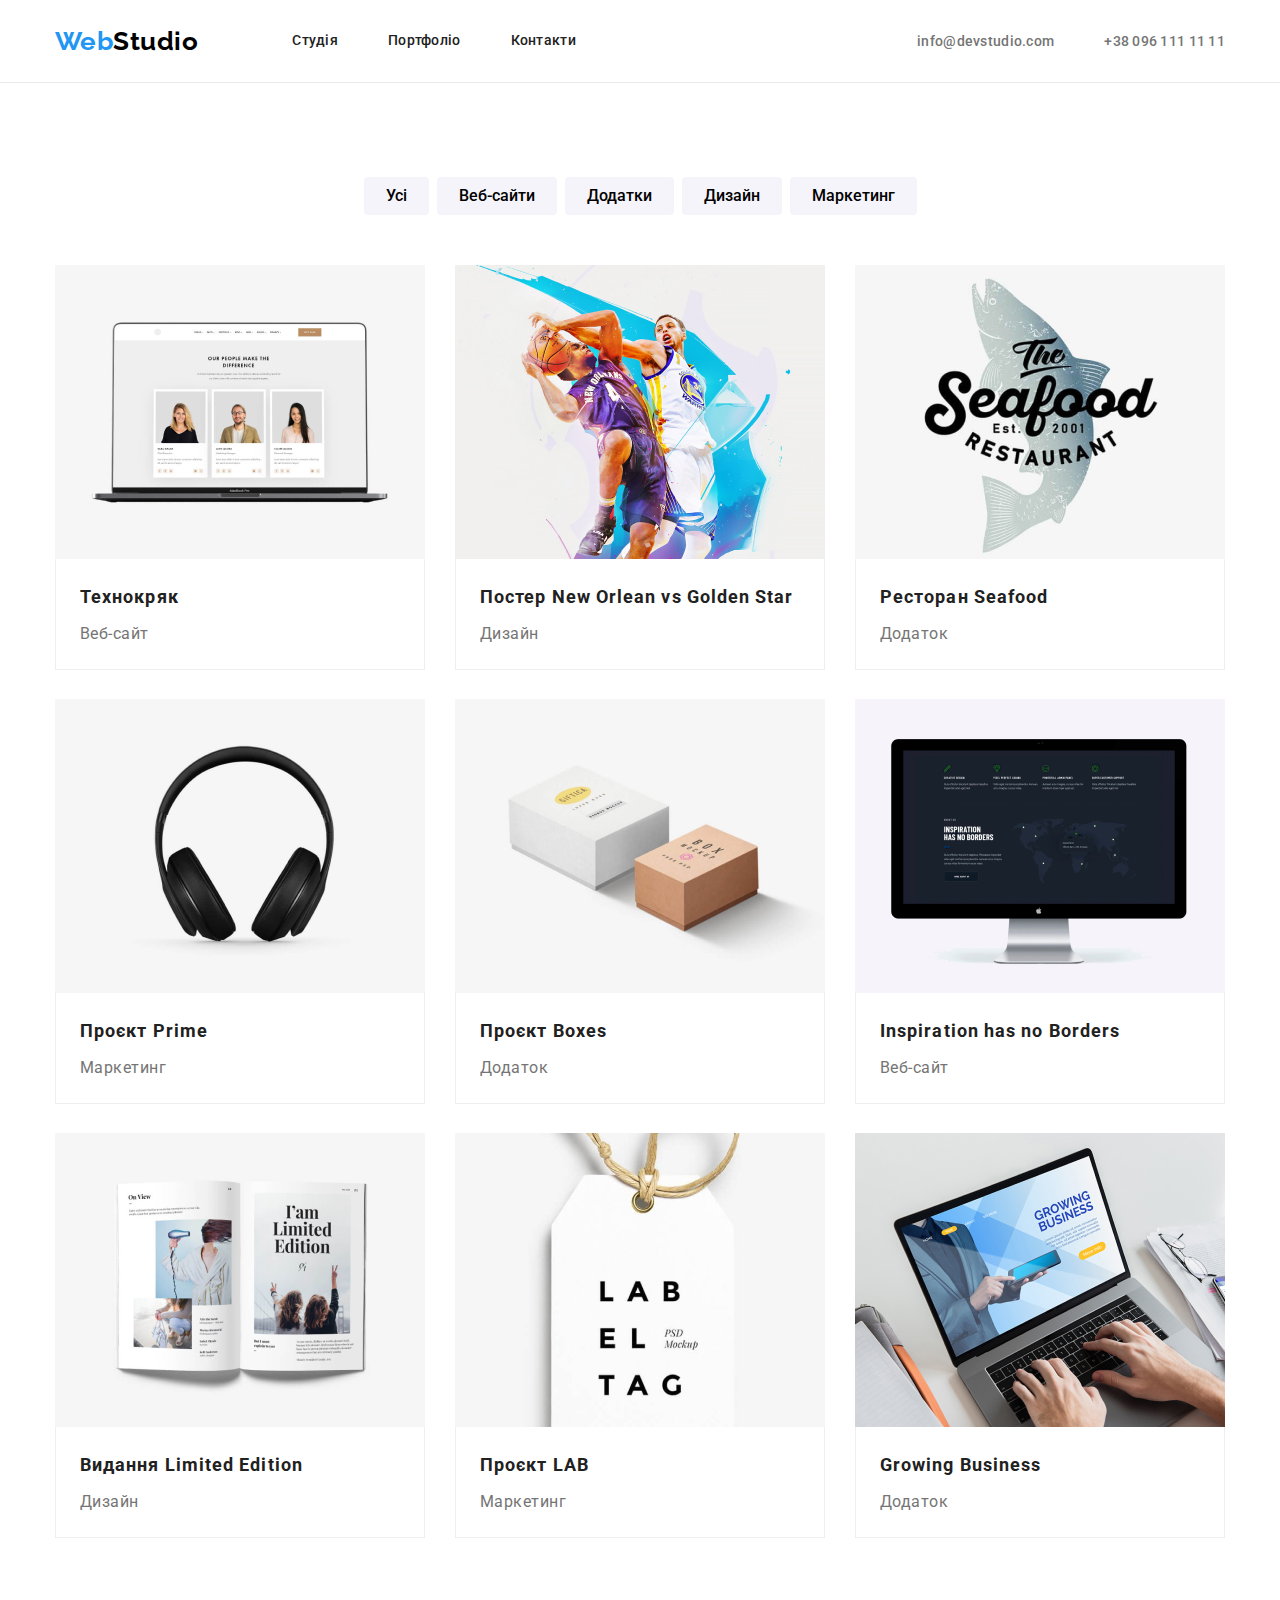
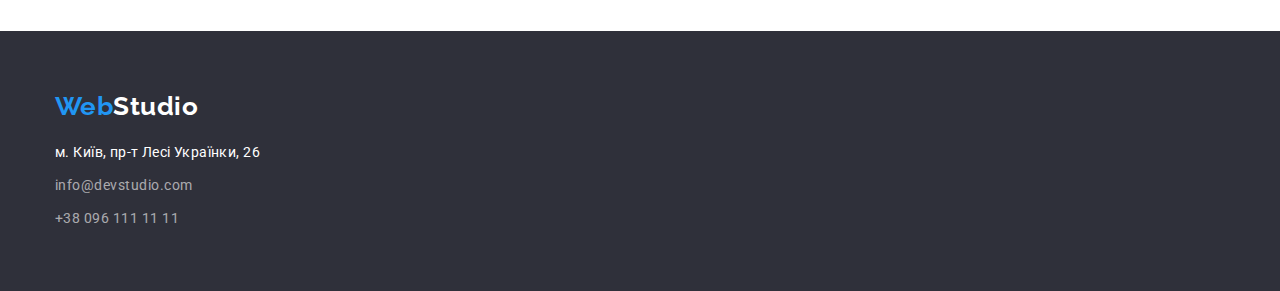
==== portfolio.html @ 8628d842 "Initial commit" ====
<!DOCTYPE html>
<html lang="uk">
  <head>
    <meta charset="UTF-8" />
    <meta http-equiv="X-UA-Compatible" content="IE=edge" />
    <meta name="viewport" content="width=device-width, initial-scale=1.0" />
    <title>Portfolio</title>
    <link rel="preconnect" href="https://fonts.googleapis.com" />
    <link rel="preconnect" href="https://fonts.gstatic.com" crossorigin />
    <link
      href="https://fonts.googleapis.com/css2?family=Raleway:wght@700&family=Roboto:wght@400;500;700;900&display=swap"
      rel="stylesheet"
    />
    <link
      rel="stylesheet"
      href="https://cdnjs.cloudflare.com/ajax/libs/modern-normalize/1.1.0/modern-normalize.min.css"
    />
    <link rel="stylesheet" href="./css/styles.css" />
  </head>
  <body class="body">
    <header class="header">
      <div class="container">
        <nav class="main-nav">
          <a class="a-decorat-none" href="./index.html"
            ><span class="web-blue">Web</span><span class="studio-black">Studio</span></a
          >
          <ul class="site-nav list">
            <li class="item"><a href="./index.html" class="link">Студія</a></li>
            <li class="item"><a href="./portfolio.html" class="link">Портфоліо</a></li>
            <li class="item"><a href="#" class="link">Контакти</a></li>
          </ul>
          <ul class="auth-nav list">
            <li class="item">
              <a href="mailto:info@devstudio.com" class="link">info@devstudio.com</a>
            </li>
            <li class="item"><a href="tel:+380961111111" class="link">+38 096 111 11 11</a></li>
          </ul>
        </nav>
      </div>
    </header>

    <!-- Main -->
    <main>
      <section class="section-sort-buttons">
        <div class="container">
          <h1 class="visually-hidden">Portfolio</h1>
          <ul class="list port-buttons">
            <li class="item-sort"><button type="button" class="sort">Усі</button></li>
            <li class="item-sort"><button type="button" class="sort">Веб-сайти</button></li>
            <li class="item-sort"><button type="button" class="sort">Додатки</button></li>
            <li class="item-sort"><button type="button" class="sort">Дизайн</button></li>
            <li class="item-sort"><button type="button" class="sort">Маркетинг</button></li>
          </ul>
          <ul class="list portfolio-cards">
            <li class="portfolio-items">
              <img
                class="img"
                src="./images/portfolio/img_port_1.jpg"
                alt="технокряк изображение"
                width="370"
                height="294"
              />
              <div class="card-caption">
                <h2 class="title-portf">Технокряк</h2>
                <p class="text-portf">Веб-сайт</p>
              </div>
            </li>
            <li class="portfolio-items">
              <img
                class="img"
                src="./images/portfolio/img_port_2.jpg"
                alt="постер new orlean vs golden star изображение"
                width="370"
                height="294"
              />
              <div class="card-caption">
                <h2 class="title-portf">Постер New Orlean vs Golden Star</h2>
                <p class="text-portf">Дизайн</p>
              </div>
            </li>
            <li class="portfolio-items">
              <img
                class="img"
                src="./images/portfolio/img_port_3.jpg"
                alt="ресторан seafood изображение"
                width="370"
                height="294"
              />
              <div class="card-caption">
                <h2 class="title-portf">Ресторан Seafood</h2>
                <p class="text-portf">Додаток</p>
              </div>
            </li>
            <li class="portfolio-items">
              <img
                class="img"
                src="./images/portfolio/img_port_4.jpg"
                alt="проєкт prime изображение"
                width="370"
                height="294"
              />
              <div class="card-caption">
                <h2 class="title-portf">Проєкт Prime</h2>
                <p class="text-portf">Маркетинг</p>
              </div>
            </li>
            <li class="portfolio-items">
              <img
                class="img"
                src="./images/portfolio/img_port_5.jpg"
                alt="проєкт boxes изображение"
                width="370"
                height="294"
              />
              <div class="card-caption">
                <h2 class="title-portf">Проєкт Boxes</h2>
                <p class="text-portf">Додаток</p>
              </div>
            </li>
            <li class="portfolio-items">
              <img
                class="img"
                src="./images/portfolio/img_port_6.jpg"
                alt="inspiration has no borders изображение"
                width="370"
                height="294"
              />
              <div class="card-caption">
                <h2 class="title-portf">Inspiration has no Borders</h2>
                <p class="text-portf">Веб-сайт</p>
              </div>
            </li>
            <li class="portfolio-items">
              <img
                class="img"
                src="./images/portfolio/img_port_7.jpg"
                alt="видання limited edition изображение"
                width="370"
                height="294"
              />
              <div class="card-caption">
                <h2 class="title-portf">Видання Limited Edition</h2>
                <p class="text-portf">Дизайн</p>
              </div>
            </li>
            <li class="portfolio-items">
              <img
                class="img"
                src="./images/portfolio/img_port_8.jpg"
                alt="проєкт LAB изображение"
                width="370"
                height="294"
              />
              <div class="card-caption">
                <h2 class="title-portf">Проєкт LAB</h2>
                <p class="text-portf">Маркетинг</p>
              </div>
            </li>
            <li class="portfolio-items">
              <img
                class="img"
                src="./images/portfolio/img_port_9.jpg"
                alt="growing business изображение"
                width="370"
                height="294"
              />
              <div class="card-caption">
                <h2 class="title-portf">Growing Business</h2>
                <p class="text-portf">Додаток</p>
              </div>
            </li>
          </ul>
        </div>
      </section>
    </main>

    <!-- Section footer -->
    <footer class="footer">
      <div class="container">
        <a class="logo-footer" href="./index.html"
          ><span class="web-blue">Web</span><span class="studio-white">Studio</span></a
        >
        <address class="address">
          <ul class="list-address list">
            <li class="address-item">
              <a href="https://goo.gl/maps/aHLX3dHFxkXvWkit7" class="location"
                >м. Київ, пр-т Лесі Українки, 26</a
              >
            </li>
            <li class="address-item">
              <a href="mailto:info@devstudio.com" class="address-mail">info@devstudio.com</a>
            </li>
            <li class="address-item">
              <a href="tel:+380961111111" class="address-tel">+38 096 111 11 11</a>
            </li>
          </ul>
        </address>
      </div>
    </footer>
  </body>
</html>
---- css/styles.css ----
html {
  box-sizing: border-box;
}

*,
*::before,
*::after {
  box-sizing: inherit;
}

h1,
h2,
h3,
h4,
h5,
h6,
p,
ul,
li,
ol {
  margin: 0;
  padding: 0;
}

:root {
  --background-color-primary: #fff;
  --background-color-secondary: #f5f4fa;
  --font-family: #757575;
  --title-text-color: #212121;
  --accent-color: #2196f3;
  --white-color: #ffffff;
  --white-color-60: rgba(255, 255, 255, 0.6);
  --studio-logo: #000000;
  --background-hero-footer: #2f303a;
}

.body {
  color: var(--font-family);
  font-family: Roboto, sans-serif;
  letter-spacing: 0.03em;
  background-color: var(--background-color-primary);
}

/* Утилы */

.list {
  list-style: none;
}

.header {
  border-bottom: 1px solid #ececec;
}

.img {
  display: block;
  max-width: 100%;
  height: auto;
}

/* Logo */

.container {
  width: 1200px;
  padding-left: 15px;
  padding-right: 15px;
  margin: 0 auto;
}

.main-nav {
  display: flex;
  align-items: center;
  background-color: var(--background-color-primary);
}

.web-blue,
.studio-black,
.studio-white {
  color: var(--accent-color);
  font-family: Raleway, sans-serif;
  font-weight: 700;
  font-size: 26px;
  line-height: 1.19;
  text-decoration: none;
}

.a-decorat-none {
  text-decoration: none;
}

.studio-black {
  color: var(--studio-logo);
}

/* site-nav and auth-nav*/

.site-nav {
  display: flex;
  margin-left: 94px;
}

.site-nav .item + .item {
  margin-left: 50px;
}

.auth-nav {
  display: flex;
  margin-left: auto;
  margin-right: 0;
}
.auth-nav .item + .item {
  margin-left: 50px;
}

.site-nav .link,
.auth-nav .link {
  color: var(--title-text-color);
  font-family: inherit;
  font-weight: 500;
  font-size: 14px;
  line-height: 1.14;
  letter-spacing: 0.02em;
  text-decoration-line: none;
  cursor: pointer;
}

.site-nav .link {
  display: block;
  padding-top: 33px;
  padding-bottom: 33px;
}

.auth-nav .link {
  color: var(--font-family);
  padding-top: 32px;
  padding-bottom: 32px;
}

.site-nav .link:hover,
.site-nav .link:focus,
.auth-nav .link:hover,
.auth-nav .link:focus {
  color: var(--accent-color);
  text-decoration-line: none;
}

/* Section замовити послугу button */

.hero {
  background-color: var(--background-hero-footer);
  padding-top: 200px;
  padding-bottom: 200px;
  text-align: center;
}

.hero-title {
  color: var(--white-color);
  font-family: 'Roboto';
  font-weight: 900;
  font-size: 44px;
  line-height: 1.36;
  letter-spacing: 0.06em;
  text-transform: uppercase;
  width: 696px;
  margin-left: auto;
  margin-right: auto;
}

.button-posluga {
  color: var(--white-color);
  background-color: var(--accent-color);
  font-family: 'Roboto';
  font-weight: 700;
  font-size: 16px;
  line-height: 1.9;
  letter-spacing: 0.06em;
  cursor: pointer;
  min-width: 216px;
  height: 50px;
  margin-top: 30px;
  border: none;
  border-radius: 4px;
}

.button-posluga:hover,
.button-posluga:focus {
  background-color: #188ce8;
}

/* <!-- Section особливости --> */

.features {
  padding-top: 94px;
}

.features-list {
  display: flex;
  gap: 30px;
}

.features-list .item {
  width: 270px;
}

.features > .title-h2-merits {
  color: var(--title-text-color);
  font-weight: 700;
  font-size: 36px;
  line-height: 1.17;
  text-align: center;
}

.visually-hidden {
  position: absolute;
  white-space: nowrap;
  width: 1px;
  height: 1px;
  overflow: hidden;
  border: 0;
  padding: 0;
  clip: rect(0 0 0 0);
  clip-path: inset(50%);
  margin: -1px;
}

.title-h3-features {
  color: var(--title-text-color);
  font-weight: 700;
  font-size: 14px;
  line-height: 1.14;
  letter-spacing: 0.03em;
  text-transform: uppercase;
  margin-bottom: 10px;
}

.features .text-features {
  color: var(--font-family);
  font-size: 14px;
  line-height: 1.7;
}

/* Section Чим ми займаємося и h2 наша команда */

.section-work {
  padding-top: 94px;
  padding-bottom: 94px;
}

.work-list {
  display: flex;
  flex-direction: row;
  margin-left: auto;
  gap: 30px;
}

.section-title {
  color: var(--title-text-color);
  font-weight: 700;
  font-size: 36px;
  line-height: 1.17;
  display: flex;
  justify-content: center;
  margin-left: auto;
  margin-right: auto;
  margin-bottom: 50px;
}

/* Section Наша команда */

.section-team {
  background-color: var(--background-color-secondary);
  padding-top: 94px;
  padding-bottom: 94px;
  text-align: center;
}

.title-h2-team {
  color: var(--title-text-color);
  font-weight: 700;
  font-size: 36px;
  line-height: 1.17;
  margin-left: auto;
  margin-right: auto;
  margin-bottom: 50px;
}

.team-list {
  display: flex;
  margin-left: auto;
  margin-right: auto;
  gap: 30px;
}

.member-team {
  background-color: var(--background-color-primary);
  align-items: center;
  width: 270px;
}

.employer-name {
  color: var(--title-text-color);
  font-weight: 500;
  font-size: 16px;
  line-height: 1.19;
  text-align: center;
  margin: 30px auto 10px auto;
}

.duty {
  color: var(--font-family);
  font-size: 16px;
  line-height: 1.19;
  text-align: center;
  vertical-align: middle;
  margin-bottom: 30px;
}

/* Section footer */

.footer {
  background-color: var(--background-hero-footer);
  padding-top: 60px;
  padding-bottom: 60px;
}

.logo-footer {
  height: 31px;
  margin-top: 60px;
  text-decoration-line: none;
}

.address {
  margin-top: 20px;
}

.address-item {
  margin-bottom: 9px;
}

.address-item:last-child {
  margin-bottom: 0;
}

.studio-white {
  color: var(--white-color);
}

.address .location {
  color: var(--white-color);
  font-weight: 400;
  font-size: 14px;
  line-height: 1.7;
  letter-spacing: 0.03em;
  font-style: normal;
  text-decoration: none;
}
.address-tel,
.address-mail {
  color: var(--white-color-60);
  font-weight: 400;
  font-size: 14px;
  line-height: 1.7;
  font-style: normal;
  text-decoration: none;
}

/* Page 2 */

/* Main*/

.section-sort-buttons {
  padding-bottom: 94px;
  padding-top: 94px;
}

.port-buttons {
  display: flex;
  justify-content: center;
  margin-bottom: 50px;
  color: var(--font-family);
  gap: 8px;
}

.sort {
  width: auto;
  cursor: pointer;
  border: none;
  border-radius: 4px;
  font-family: Roboto, sans-serif;
  font-weight: 500;
  font-size: 16px;
  line-height: 1.6;
  padding: 6px 22px;
  background-color: var(--background-color-secondary);
}

.sort:hover,
.sort:focus {
  color: var(--white-color);
  background-color: var(--accent-color);
}

/* Portfolio cards */

.portfolio-cards {
  display: flex;
  flex-wrap: wrap;
}

.portfolio-items {
  width: 370px;
  height: 404px;
  margin-right: 30px;
  margin-bottom: 30px;
}
.portfolio-items:nth-child(3n + 3) {
  margin-right: 0;
}

.portfolio-items:nth-last-child(-n + 3) {
  margin-bottom: 0;
}

.card-caption {
  padding-top: 20px;
  padding-bottom: 20px;
  padding-right: 24px;
  padding-left: 24px;
  border: 1px solid #eeeeee;
  border-top: none;
}

.title-portf {
  color: var(--title-text-color);
  font-weight: 700;
  font-size: 18px;
  line-height: 36px;
  letter-spacing: 0.06em;
}

.text-portf {
  color: var(--font-family);
  font-size: 16px;
  line-height: 1.9;
  width: 322px;
  height: 30px;
  margin-left: 0;
  margin-top: 4px;
}
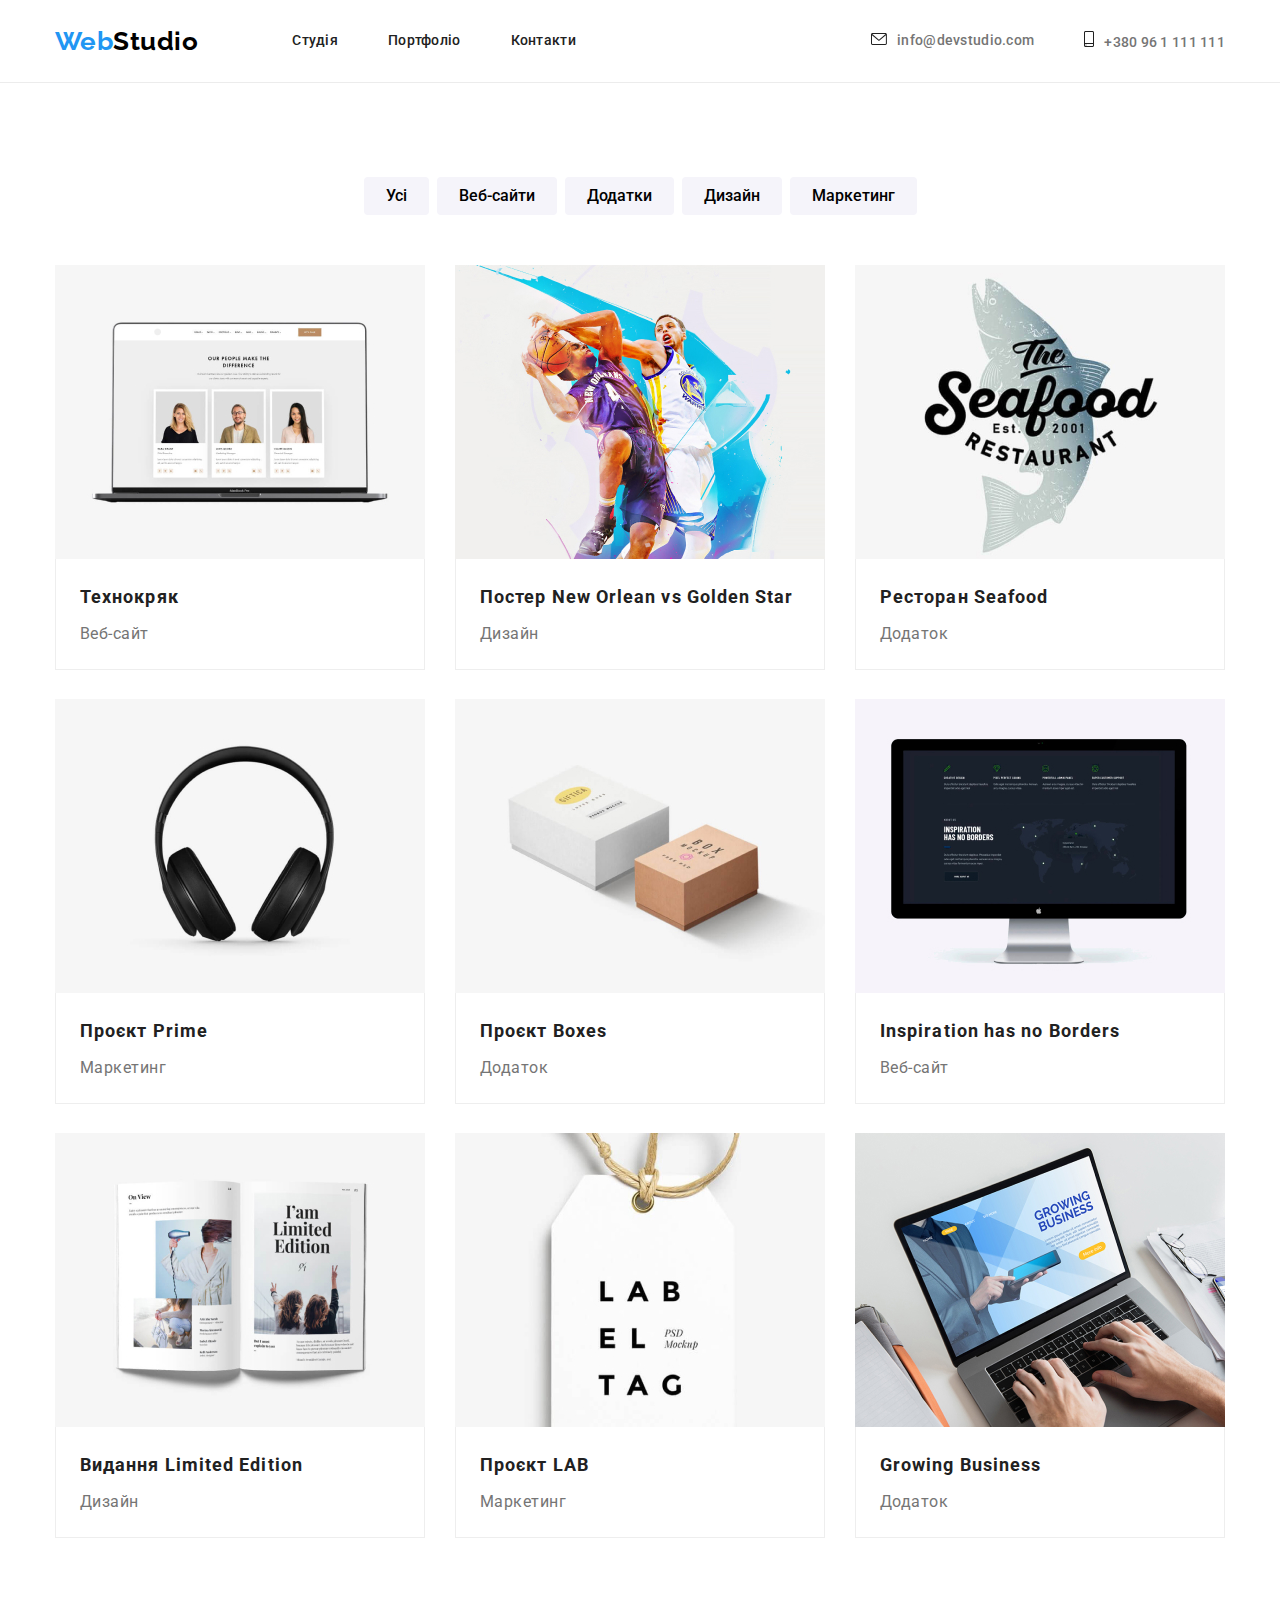
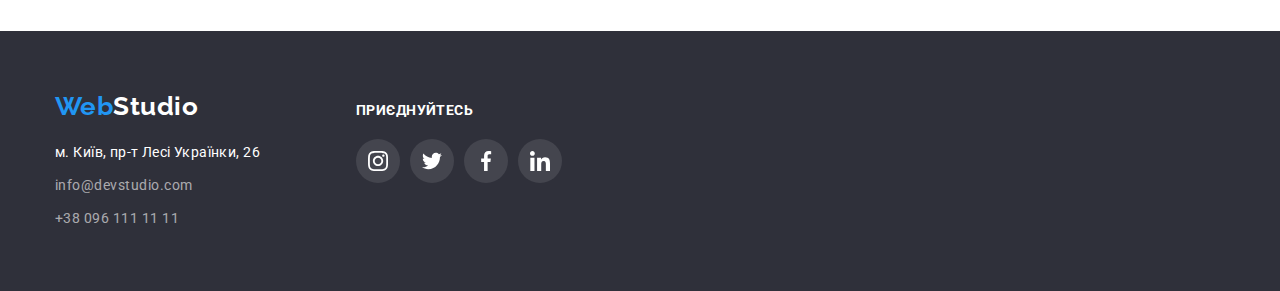
==== commit 3d577020: "hw-04-has-been-finished" ====
--- a/portfolio.html
+++ b/portfolio.html
@@ -31,9 +31,19 @@
           </ul>
           <ul class="auth-nav list">
             <li class="item">
-              <a href="mailto:info@devstudio.com" class="link">info@devstudio.com</a>
-            </li>
-            <li class="item"><a href="tel:+380961111111" class="link">+38 096 111 11 11</a></li>
+              <a href="mailto:info@devstudio.com" class="link">
+                <svg class="auth-nav-icon" width="16" height="12">
+                  <use href="./images/icons.svg#envelope"></use></svg
+                >info@devstudio.com
+              </a>
+            </li>
+            <li class="item">
+              <a href="tel:+380961111111" class="link"
+                ><svg class="auth-nav-icon" width="10" height="16">
+                  <use href="./images/icons.svg#smartphone"></use></svg
+                >+380 96 1 111 111</a
+              >
+            </li>
           </ul>
         </nav>
       </div>
@@ -176,25 +186,61 @@
 
     <!-- Section footer -->
     <footer class="footer">
-      <div class="container">
-        <a class="logo-footer" href="./index.html"
-          ><span class="web-blue">Web</span><span class="studio-white">Studio</span></a
-        >
-        <address class="address">
-          <ul class="list-address list">
-            <li class="address-item">
-              <a href="https://goo.gl/maps/aHLX3dHFxkXvWkit7" class="location"
-                >м. Київ, пр-т Лесі Українки, 26</a
-              >
-            </li>
-            <li class="address-item">
-              <a href="mailto:info@devstudio.com" class="address-mail">info@devstudio.com</a>
-            </li>
-            <li class="address-item">
-              <a href="tel:+380961111111" class="address-tel">+38 096 111 11 11</a>
-            </li>
-          </ul>
-        </address>
+      <div class="container footer-container">
+        <div class="footer-left">
+          <a class="logo-footer" href="./index.html"
+            ><span class="web-blue">Web</span><span class="studio-white">Studio</span></a
+          >
+          <address class="address">
+            <ul class="list-address list">
+              <li class="address-item">
+                <a href="https://goo.gl/maps/aHLX3dHFxkXvWkit7" class="location"
+                  >м. Київ, пр-т Лесі Українки, 26</a
+                >
+              </li>
+              <li class="address-item">
+                <a href="mailto:info@devstudio.com" class="address-mail">info@devstudio.com</a>
+              </li>
+              <li class="address-item">
+                <a href="tel:+380961111111" class="address-tel">+38 096 111 11 11</a>
+              </li>
+            </ul>
+          </address>
+        </div>
+        <div class="footer-right">
+          <h3 class="title-footer-right">приєднуйтесь</h3>
+
+          <ul class="social-icon-container list">
+            <li class="social-item" aria-label="инстаграмм">
+              <a href="https://www.instagram.com/" class="social-link social-link-footer">
+                <svg class="social-icon social-icon-footer">
+                  <use href="./images/icons.svg#instagram"></use>
+                </svg>
+              </a>
+            </li>
+            <li class="social-item" aria-label="твиттер">
+              <a href="https://twitter.com/" class="social-link social-link-footer">
+                <svg class="social-icon social-icon-footer">
+                  <use href="./images/icons.svg#twitter"></use>
+                </svg>
+              </a>
+            </li>
+            <li class="social-item" aria-label="фэйсбук">
+              <a href="https://www.facebook.com/" class="social-link social-link-footer">
+                <svg class="social-icon social-icon-footer">
+                  <use href="./images/icons.svg#facebook"></use>
+                </svg>
+              </a>
+            </li>
+            <li class="social-item" aria-label="линкедин">
+              <a href="https://www.linkedin.com/" class="social-link social-link-footer">
+                <svg class="social-icon social-icon-footer">
+                  <use href="./images/icons.svg#linkedin"></use>
+                </svg>
+              </a>
+            </li>
+          </ul>
+        </div>
       </div>
     </footer>
   </body>
--- a/css/styles.css
+++ b/css/styles.css
@@ -32,6 +32,7 @@
   --white-color-60: rgba(255, 255, 255, 0.6);
   --studio-logo: #000000;
   --background-hero-footer: #2f303a;
+  --color-social-media-links: #afb1b8;
 }
 
 .body {
@@ -123,10 +124,16 @@
   cursor: pointer;
 }
 
+.auth-nav-icon {
+  fill: var(--title-text-color);
+  margin-right: 10px;
+}
+
 .site-nav .link {
   display: block;
   padding-top: 33px;
   padding-bottom: 33px;
+  align-items: center;
 }
 
 .auth-nav .link {
@@ -143,6 +150,11 @@
   text-decoration-line: none;
 }
 
+.auth-nav-icon:hover,
+.auth-nav-icon:focus {
+  fill: var(--accent-color);
+}
+
 /* Section замовити послугу button */
 
 .hero {
@@ -150,6 +162,20 @@
   padding-top: 200px;
   padding-bottom: 200px;
   text-align: center;
+}
+
+/* Overlay */
+
+.overlay {
+  max-width: 1600px;
+  min-height: 600px;
+  margin-left: auto;
+  margin-right: auto;
+  background-image: linear-gradient(to right, rgba(47, 48, 58, 0.4), rgba(47, 48, 58, 0.4)),
+    url(../images/main_image/main-img.jpg);
+  background-repeat: no-repeat;
+  background-position: center;
+  background-size: cover;
 }
 
 .hero-title {
@@ -190,6 +216,16 @@
 
 .features {
   padding-top: 94px;
+}
+
+.item-icon-container {
+  display: flex;
+  background-color: var(--background-color-secondary);
+  height: 120px;
+  border-radius: 4px;
+  margin-bottom: 30px;
+  justify-content: center;
+  align-items: center;
 }
 
 .features-list {
@@ -294,9 +330,12 @@
   background-color: var(--background-color-primary);
   align-items: center;
   width: 270px;
-}
-
-.employer-name {
+  border-radius: 0px 0px 4px 4px;
+  box-shadow: 0px 1px 3px rgba(0, 0, 0, 0.12), 0px 1px 1px rgba(0, 0, 0, 0.14),
+    0px 2px 1px rgba(0, 0, 0, 0.2);
+}
+
+.employee-name {
   color: var(--title-text-color);
   font-weight: 500;
   font-size: 16px;
@@ -311,7 +350,92 @@
   line-height: 1.19;
   text-align: center;
   vertical-align: middle;
+  margin-bottom: 16px;
+}
+
+.social-icon-container {
+  display: flex;
+  width: 206px;
+  margin-right: auto;
+  margin-left: auto;
   margin-bottom: 30px;
+  gap: 10px;
+}
+
+.social-item {
+  width: 44px;
+  height: 44px;
+}
+
+.social-link {
+  display: flex;
+  justify-content: center;
+  align-items: center;
+  fill: var(--color-social-media-links);
+  background-color: var(--white-color);
+  border-radius: 50%;
+  width: 100%;
+  height: 100%;
+}
+
+.social-link:hover {
+  background-color: var(--accent-color);
+  fill: var(--white-color);
+}
+
+.social-link:focus {
+  background-color: var(--accent-color);
+  fill: var(--white-color);
+}
+
+.social-icon {
+  width: 20px;
+  height: 20px;
+}
+
+.clients-section {
+  padding-top: 94px;
+  padding-bottom: 94px;
+}
+
+.clients-title {
+  font-family: 'Roboto';
+  font-weight: 700;
+  font-size: 36px;
+  line-height: 42px;
+  color: var(--title-text-color);
+  text-align: center;
+  margin-bottom: 50px;
+}
+
+.clients-container {
+  display: flex;
+  gap: 30px;
+}
+
+.clients-link {
+  display: flex;
+  justify-content: center;
+  align-items: center;
+  width: 170px;
+  height: 92px;
+  border: 1px solid var(--color-social-media-links);
+  border-radius: 4px;
+  fill: var(--color-social-media-links);
+  background-color: var(--white-color);
+}
+
+.clients-border {
+  display: flex;
+}
+
+.clients-link:hover {
+  fill: var(--accent-color);
+  border-color: var(--accent-color);
+}
+
+.clients-link:focus {
+  fill: var(--accent-color);
 }
 
 /* Section footer */
@@ -322,9 +446,15 @@
   padding-bottom: 60px;
 }
 
+.footer-container {
+  display: flex;
+}
+
+.footer-left {
+  width: 231px;
+}
+
 .logo-footer {
-  height: 31px;
-  margin-top: 60px;
   text-decoration-line: none;
 }
 
@@ -361,6 +491,38 @@
   line-height: 1.7;
   font-style: normal;
   text-decoration: none;
+}
+
+.footer-right {
+  display: flex;
+  flex-direction: column;
+  width: 206px;
+  margin-left: 70px;
+  padding-top: 12px;
+}
+
+.title-footer-right {
+  display: flex;
+  font-weight: 700;
+  font-size: 14px;
+  line-height: 1.14;
+  letter-spacing: 0.03em;
+  text-transform: uppercase;
+  margin-bottom: 20px;
+
+  color: #ffffff;
+}
+
+.footer-media {
+  display: flex;
+}
+
+.social-link-footer {
+  background-color: rgba(255, 255, 255, 0.1);
+}
+
+.social-icon-footer {
+  fill: #ffffff;
 }
 
 /* Page 2 */
@@ -397,6 +559,7 @@
 .sort:focus {
   color: var(--white-color);
   background-color: var(--accent-color);
+  box-shadow: 0px 4px 4px rgba(0, 0, 0, 0.25);
 }
 
 /* Portfolio cards */
@@ -412,6 +575,12 @@
   margin-right: 30px;
   margin-bottom: 30px;
 }
+
+.portfolio-items:hover {
+  box-shadow: 0px 1px 1px rgba(0, 0, 0, 0.12), 0px 4px 4px rgba(0, 0, 0, 0.06),
+    1px 4px 6px rgba(0, 0, 0, 0.16);
+}
+
 .portfolio-items:nth-child(3n + 3) {
   margin-right: 0;
 }
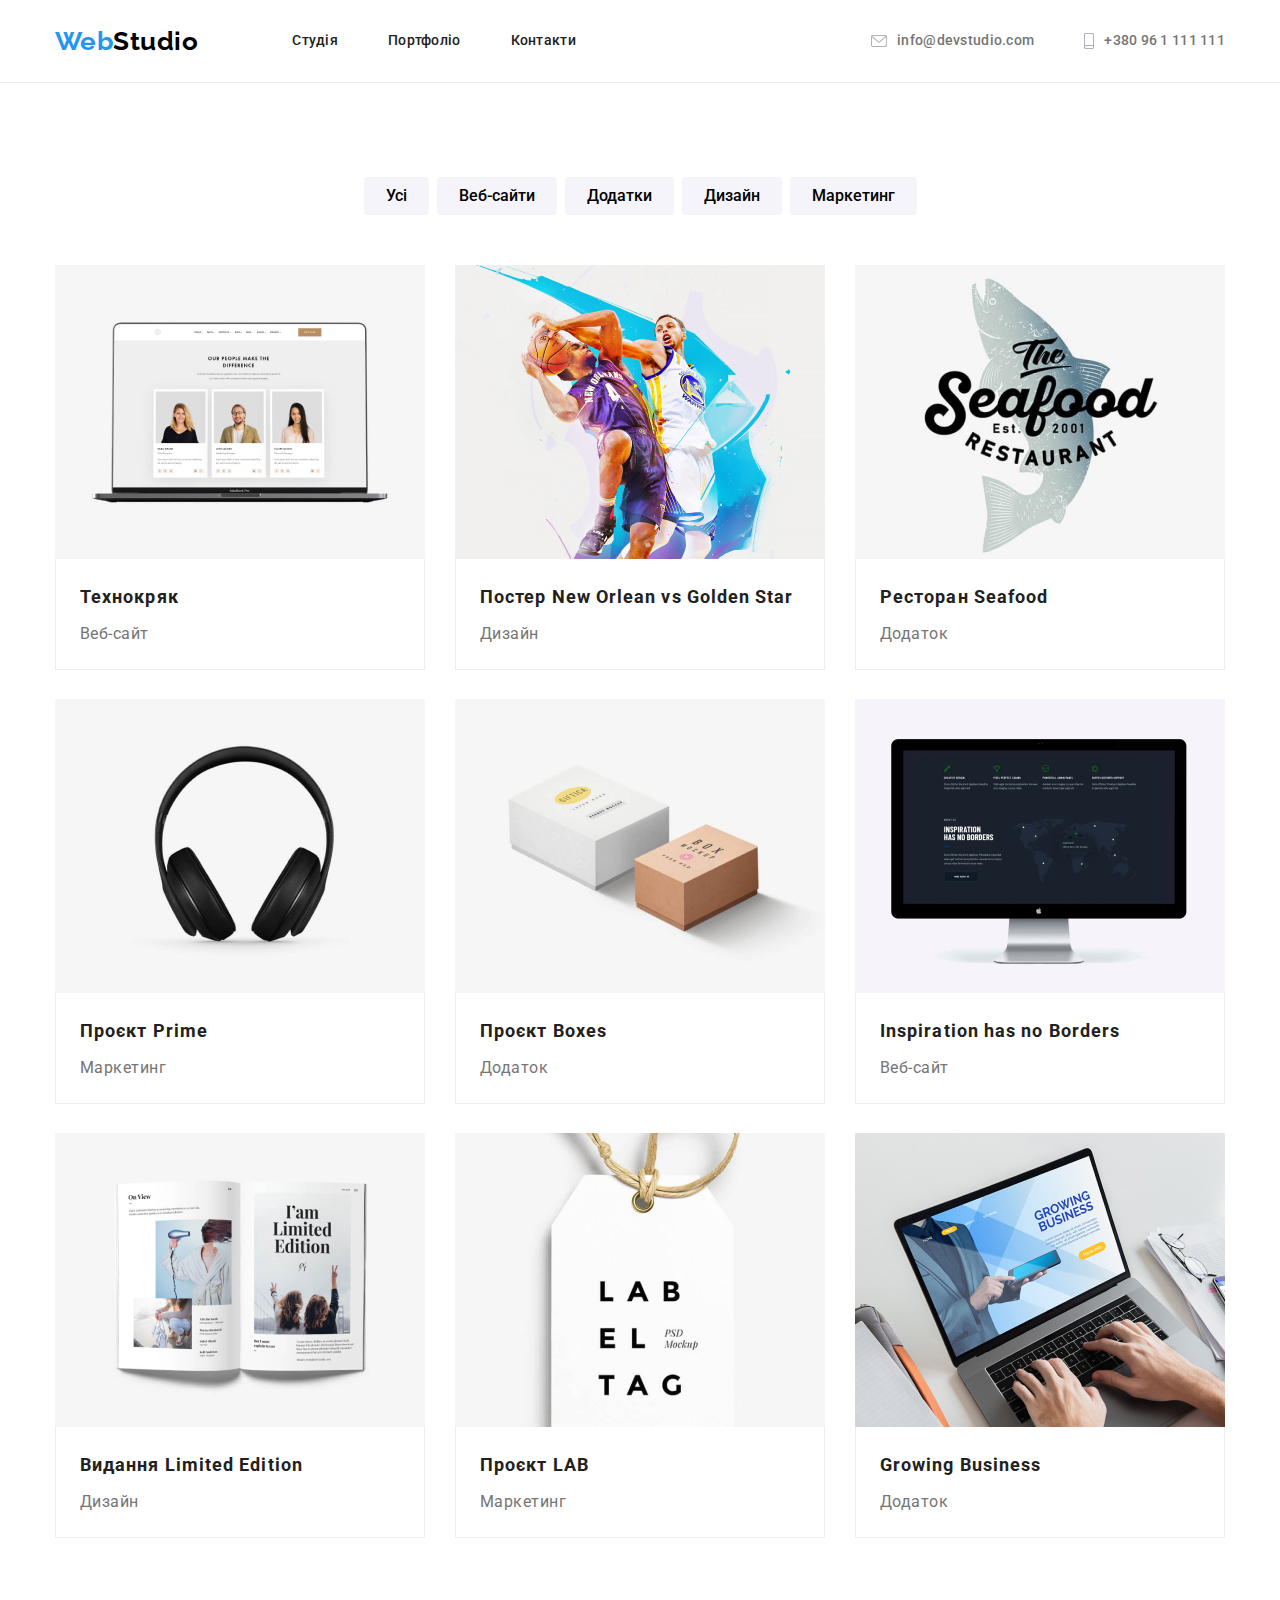
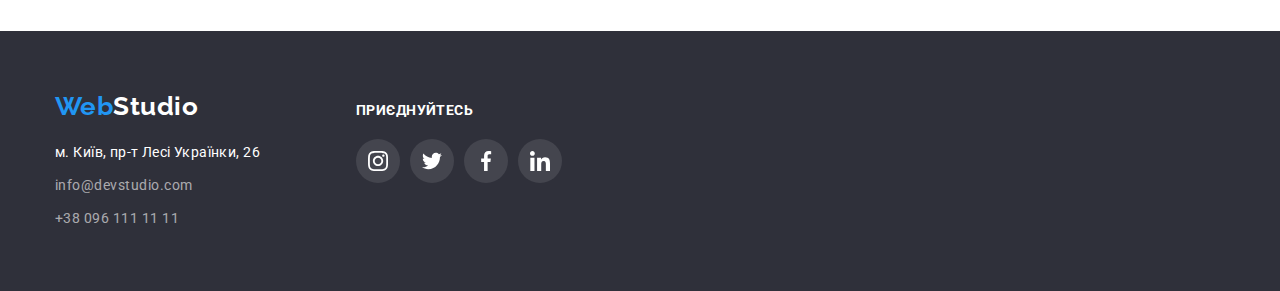
==== commit 6344abc5: "update-hw4" ====
--- a/portfolio.html
+++ b/portfolio.html
@@ -63,121 +63,139 @@
           </ul>
           <ul class="list portfolio-cards">
             <li class="portfolio-items">
-              <img
-                class="img"
-                src="./images/portfolio/img_port_1.jpg"
-                alt="технокряк изображение"
-                width="370"
-                height="294"
-              />
-              <div class="card-caption">
-                <h2 class="title-portf">Технокряк</h2>
-                <p class="text-portf">Веб-сайт</p>
-              </div>
-            </li>
-            <li class="portfolio-items">
-              <img
-                class="img"
-                src="./images/portfolio/img_port_2.jpg"
-                alt="постер new orlean vs golden star изображение"
-                width="370"
-                height="294"
-              />
-              <div class="card-caption">
-                <h2 class="title-portf">Постер New Orlean vs Golden Star</h2>
-                <p class="text-portf">Дизайн</p>
-              </div>
-            </li>
-            <li class="portfolio-items">
-              <img
-                class="img"
-                src="./images/portfolio/img_port_3.jpg"
-                alt="ресторан seafood изображение"
-                width="370"
-                height="294"
-              />
-              <div class="card-caption">
-                <h2 class="title-portf">Ресторан Seafood</h2>
-                <p class="text-portf">Додаток</p>
-              </div>
-            </li>
-            <li class="portfolio-items">
-              <img
-                class="img"
-                src="./images/portfolio/img_port_4.jpg"
-                alt="проєкт prime изображение"
-                width="370"
-                height="294"
-              />
-              <div class="card-caption">
-                <h2 class="title-portf">Проєкт Prime</h2>
-                <p class="text-portf">Маркетинг</p>
-              </div>
-            </li>
-            <li class="portfolio-items">
-              <img
-                class="img"
-                src="./images/portfolio/img_port_5.jpg"
-                alt="проєкт boxes изображение"
-                width="370"
-                height="294"
-              />
-              <div class="card-caption">
-                <h2 class="title-portf">Проєкт Boxes</h2>
-                <p class="text-portf">Додаток</p>
-              </div>
-            </li>
-            <li class="portfolio-items">
-              <img
-                class="img"
-                src="./images/portfolio/img_port_6.jpg"
-                alt="inspiration has no borders изображение"
-                width="370"
-                height="294"
-              />
-              <div class="card-caption">
-                <h2 class="title-portf">Inspiration has no Borders</h2>
-                <p class="text-portf">Веб-сайт</p>
-              </div>
-            </li>
-            <li class="portfolio-items">
-              <img
-                class="img"
-                src="./images/portfolio/img_port_7.jpg"
-                alt="видання limited edition изображение"
-                width="370"
-                height="294"
-              />
-              <div class="card-caption">
-                <h2 class="title-portf">Видання Limited Edition</h2>
-                <p class="text-portf">Дизайн</p>
-              </div>
-            </li>
-            <li class="portfolio-items">
-              <img
-                class="img"
-                src="./images/portfolio/img_port_8.jpg"
-                alt="проєкт LAB изображение"
-                width="370"
-                height="294"
-              />
-              <div class="card-caption">
-                <h2 class="title-portf">Проєкт LAB</h2>
-                <p class="text-portf">Маркетинг</p>
-              </div>
-            </li>
-            <li class="portfolio-items">
-              <img
-                class="img"
-                src="./images/portfolio/img_port_9.jpg"
-                alt="growing business изображение"
-                width="370"
-                height="294"
-              />
-              <div class="card-caption">
-                <h2 class="title-portf">Growing Business</h2>
-                <p class="text-portf">Додаток</p>
-              </div>
+              <a class="portfolio-card-effects" href=""
+                ><img
+                  class="img"
+                  src="./images/portfolio/img_port_1.jpg"
+                  alt="технокряк изображение"
+                  width="370"
+                  height="294"
+                />
+                <div class="card-caption">
+                  <h2 class="title-portf">Технокряк</h2>
+                  <p class="text-portf">Веб-сайт</p>
+                </div></a
+              >
+            </li>
+            <li class="portfolio-items">
+              <a class="portfolio-card-effects" href="">
+                <img
+                  class="img"
+                  src="./images/portfolio/img_port_2.jpg"
+                  alt="постер new orlean vs golden star изображение"
+                  width="370"
+                  height="294"
+                />
+                <div class="card-caption">
+                  <h2 class="title-portf">Постер New Orlean vs Golden Star</h2>
+                  <p class="text-portf">Дизайн</p>
+                </div></a
+              >
+            </li>
+            <li class="portfolio-items">
+              <a class="portfolio-card-effects" href="">
+                <img
+                  class="img"
+                  src="./images/portfolio/img_port_3.jpg"
+                  alt="ресторан seafood изображение"
+                  width="370"
+                  height="294"
+                />
+                <div class="card-caption">
+                  <h2 class="title-portf">Ресторан Seafood</h2>
+                  <p class="text-portf">Додаток</p>
+                </div></a
+              >
+            </li>
+            <li class="portfolio-items">
+              <a class="portfolio-card-effects" href="">
+                <img
+                  class="img"
+                  src="./images/portfolio/img_port_4.jpg"
+                  alt="проєкт prime изображение"
+                  width="370"
+                  height="294"
+                />
+                <div class="card-caption">
+                  <h2 class="title-portf">Проєкт Prime</h2>
+                  <p class="text-portf">Маркетинг</p>
+                </div></a
+              >
+            </li>
+            <li class="portfolio-items">
+              <a class="portfolio-card-effects" href="">
+                <img
+                  class="img"
+                  src="./images/portfolio/img_port_5.jpg"
+                  alt="проєкт boxes изображение"
+                  width="370"
+                  height="294"
+                />
+                <div class="card-caption">
+                  <h2 class="title-portf">Проєкт Boxes</h2>
+                  <p class="text-portf">Додаток</p>
+                </div></a
+              >
+            </li>
+            <li class="portfolio-items">
+              <a class="portfolio-card-effects" href="">
+                <img
+                  class="img"
+                  src="./images/portfolio/img_port_6.jpg"
+                  alt="inspiration has no borders изображение"
+                  width="370"
+                  height="294"
+                />
+                <div class="card-caption">
+                  <h2 class="title-portf">Inspiration has no Borders</h2>
+                  <p class="text-portf">Веб-сайт</p>
+                </div></a
+              >
+            </li>
+            <li class="portfolio-items">
+              <a class="portfolio-card-effects" href="">
+                <img
+                  class="img"
+                  src="./images/portfolio/img_port_7.jpg"
+                  alt="видання limited edition изображение"
+                  width="370"
+                  height="294"
+                />
+                <div class="card-caption">
+                  <h2 class="title-portf">Видання Limited Edition</h2>
+                  <p class="text-portf">Дизайн</p>
+                </div></a
+              >
+            </li>
+            <li class="portfolio-items">
+              <a class="portfolio-card-effects" href="">
+                <img
+                  class="img"
+                  src="./images/portfolio/img_port_8.jpg"
+                  alt="проєкт LAB изображение"
+                  width="370"
+                  height="294"
+                />
+                <div class="card-caption">
+                  <h2 class="title-portf">Проєкт LAB</h2>
+                  <p class="text-portf">Маркетинг</p>
+                </div></a
+              >
+            </li>
+            <li class="portfolio-items">
+              <a class="portfolio-card-effects" href="">
+                <img
+                  class="img"
+                  src="./images/portfolio/img_port_9.jpg"
+                  alt="growing business изображение"
+                  width="370"
+                  height="294"
+                />
+                <div class="card-caption">
+                  <h2 class="title-portf">Growing Business</h2>
+                  <p class="text-portf">Додаток</p>
+                </div></a
+              >
             </li>
           </ul>
         </div>
@@ -208,7 +226,7 @@
           </address>
         </div>
         <div class="footer-right">
-          <h3 class="title-footer-right">приєднуйтесь</h3>
+          <p class="paragraph-footer-right">приєднуйтесь</p>
 
           <ul class="social-icon-container list">
             <li class="social-item" aria-label="инстаграмм">
--- a/css/styles.css
+++ b/css/styles.css
@@ -125,7 +125,8 @@
 }
 
 .auth-nav-icon {
-  fill: var(--title-text-color);
+  display: inline-flex;
+  fill: var(--color-social-media-links);
   margin-right: 10px;
 }
 
@@ -137,22 +138,37 @@
 }
 
 .auth-nav .link {
+  display: flex;
   color: var(--font-family);
   padding-top: 32px;
   padding-bottom: 32px;
+  align-items: center;
 }
 
 .site-nav .link:hover,
-.site-nav .link:focus,
-.auth-nav .link:hover,
-.auth-nav .link:focus {
+.site-nav .link:focus {
   color: var(--accent-color);
   text-decoration-line: none;
 }
 
+.header-link-effects {
+  display: block;
+}
+
+/* .auth-nav .link:hover,
+.header-link-effects:focus {
+  fill: var(--accent-color);
+  color: var(--accent-color);
+  text-decoration-line: none;
+} */
+
+.link:hover,
+.link:focus,
 .auth-nav-icon:hover,
 .auth-nav-icon:focus {
   fill: var(--accent-color);
+  color: var(--accent-color);
+  text-decoration-line: none;
 }
 
 /* Section замовити послугу button */
@@ -328,7 +344,6 @@
 
 .member-team {
   background-color: var(--background-color-primary);
-  align-items: center;
   width: 270px;
   border-radius: 0px 0px 4px 4px;
   box-shadow: 0px 1px 3px rgba(0, 0, 0, 0.12), 0px 1px 1px rgba(0, 0, 0, 0.14),
@@ -355,9 +370,7 @@
 
 .social-icon-container {
   display: flex;
-  width: 206px;
-  margin-right: auto;
-  margin-left: auto;
+  justify-content: center;
   margin-bottom: 30px;
   gap: 10px;
 }
@@ -448,6 +461,7 @@
 
 .footer-container {
   display: flex;
+  align-items: baseline;
 }
 
 .footer-left {
@@ -496,13 +510,10 @@
 .footer-right {
   display: flex;
   flex-direction: column;
-  width: 206px;
   margin-left: 70px;
-  padding-top: 12px;
-}
-
-.title-footer-right {
-  display: flex;
+}
+
+.paragraph-footer-right {
   font-weight: 700;
   font-size: 14px;
   line-height: 1.14;
@@ -511,10 +522,6 @@
   margin-bottom: 20px;
 
   color: #ffffff;
-}
-
-.footer-media {
-  display: flex;
 }
 
 .social-link-footer {
@@ -575,8 +582,13 @@
   margin-right: 30px;
   margin-bottom: 30px;
 }
-
-.portfolio-items:hover {
+.portfolio-card-effects {
+  display: block;
+  text-decoration: none;
+}
+
+.portfolio-card-effects:hover,
+.portfolio-card-effects:focus {
   box-shadow: 0px 1px 1px rgba(0, 0, 0, 0.12), 0px 4px 4px rgba(0, 0, 0, 0.06),
     1px 4px 6px rgba(0, 0, 0, 0.16);
 }
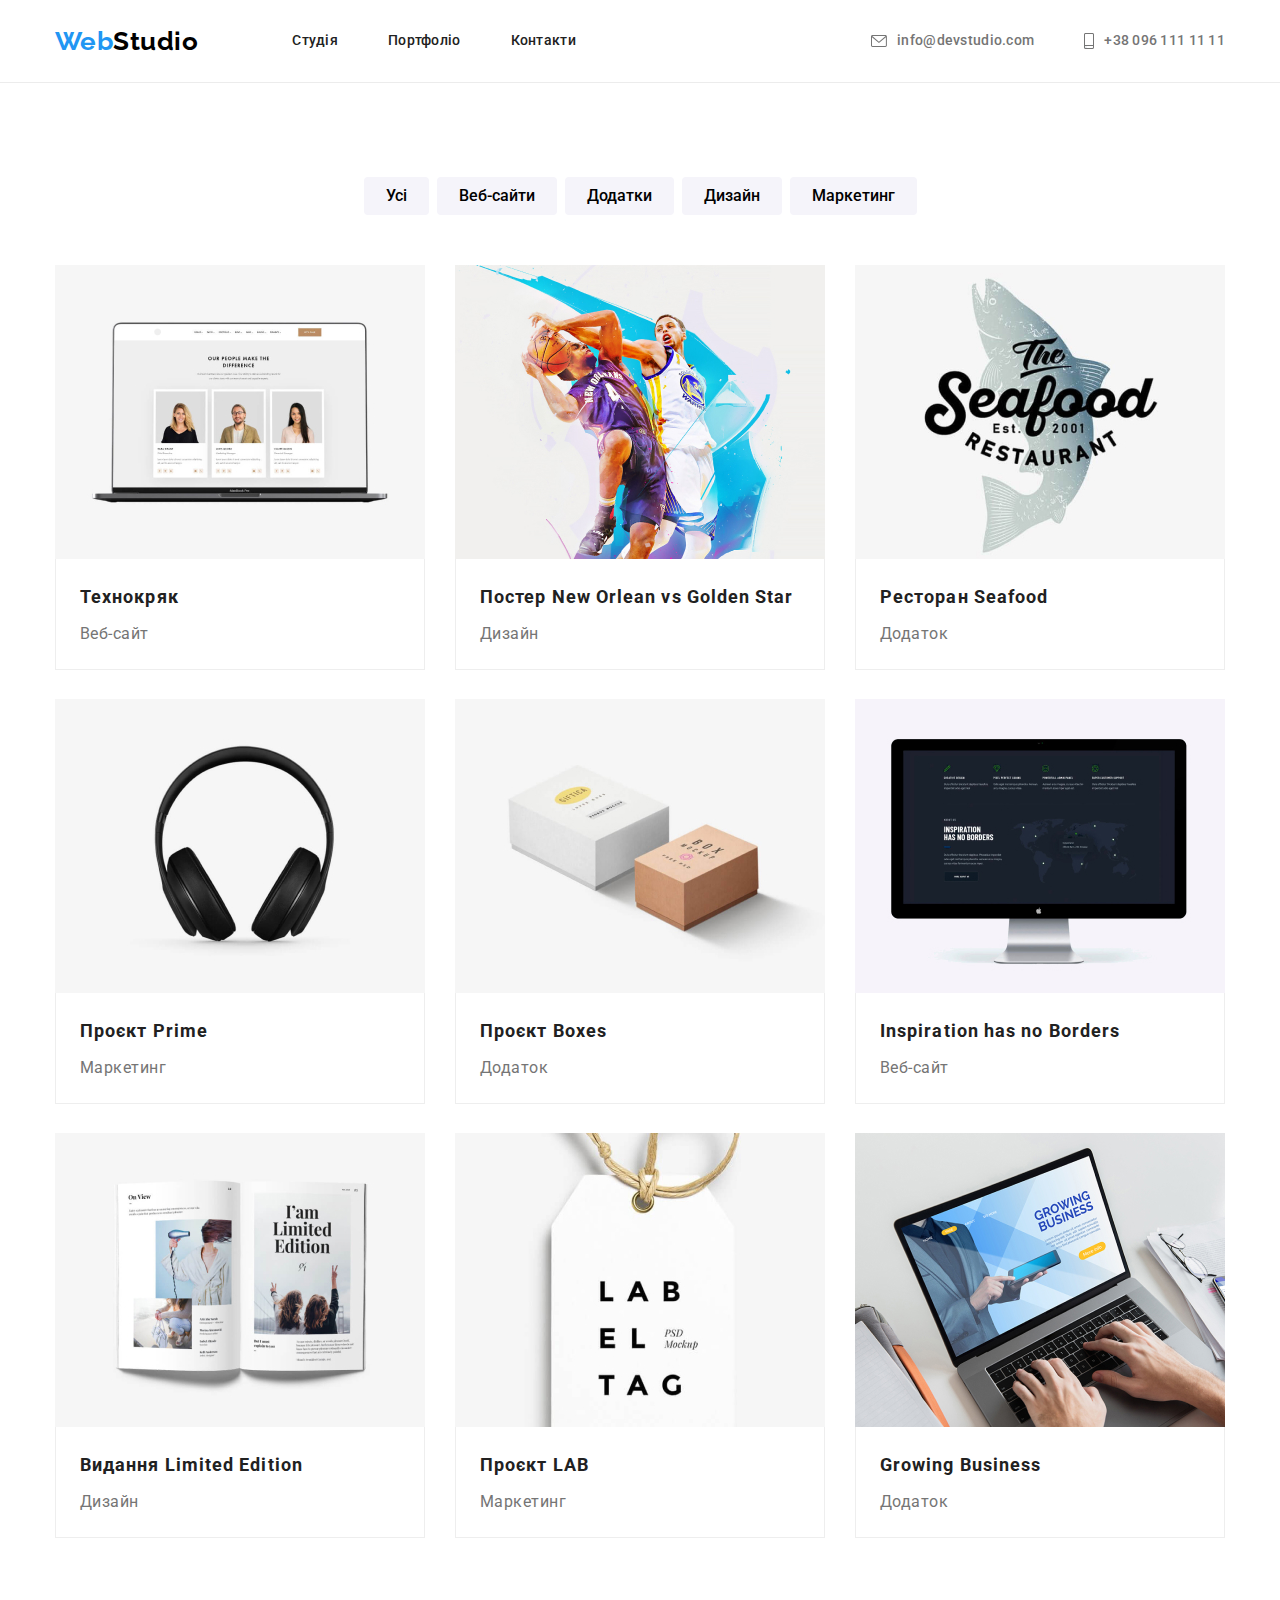
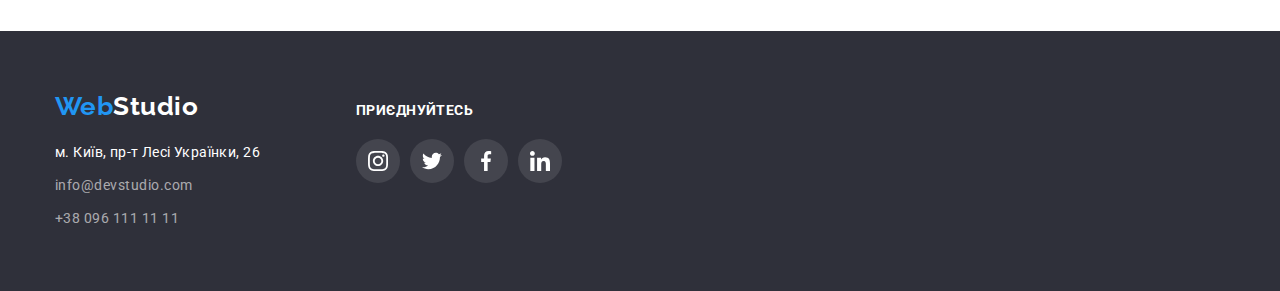
==== commit 2cc2ac54: "fix-focus" ====
--- a/portfolio.html
+++ b/portfolio.html
@@ -21,27 +21,29 @@
     <header class="header">
       <div class="container">
         <nav class="main-nav">
-          <a class="a-decorat-none" href="./index.html"
+          <a class="a-decorat-none" href="./index.html" target="_self"
             ><span class="web-blue">Web</span><span class="studio-black">Studio</span></a
           >
           <ul class="site-nav list">
-            <li class="item"><a href="./index.html" class="link">Студія</a></li>
-            <li class="item"><a href="./portfolio.html" class="link">Портфоліо</a></li>
-            <li class="item"><a href="#" class="link">Контакти</a></li>
+            <li class="item"><a href="./index.html" target="_self" class="link">Студія</a></li>
+            <li class="item">
+              <a href="./portfolio.html" target="_self" class="link">Портфоліо</a>
+            </li>
+            <li class="item"><a href="#" target="_self" class="link">Контакти</a></li>
           </ul>
           <ul class="auth-nav list">
             <li class="item">
-              <a href="mailto:info@devstudio.com" class="link">
+              <a href="mailto:info@devstudio.com" target="_self" class="link">
                 <svg class="auth-nav-icon" width="16" height="12">
                   <use href="./images/icons.svg#envelope"></use></svg
                 >info@devstudio.com
               </a>
             </li>
             <li class="item">
-              <a href="tel:+380961111111" class="link"
+              <a href="tel:+380961111111" target="_self" class="link"
                 ><svg class="auth-nav-icon" width="10" height="16">
                   <use href="./images/icons.svg#smartphone"></use></svg
-                >+380 96 1 111 111</a
+                >+38 096 111 11 11</a
               >
             </li>
           </ul>
@@ -217,10 +219,12 @@
                 >
               </li>
               <li class="address-item">
-                <a href="mailto:info@devstudio.com" class="address-mail">info@devstudio.com</a>
+                <a href="mailto:info@devstudio.com" target="_self" class="address-mail"
+                  >info@devstudio.com</a
+                >
               </li>
               <li class="address-item">
-                <a href="tel:+380961111111" class="address-tel">+38 096 111 11 11</a>
+                <a href="tel:+380961111111" target="_self" class="address-tel">+38 096 111 11 11</a>
               </li>
             </ul>
           </address>
--- a/css/styles.css
+++ b/css/styles.css
@@ -146,26 +146,9 @@
 }
 
 .site-nav .link:hover,
-.site-nav .link:focus {
-  color: var(--accent-color);
-  text-decoration-line: none;
-}
-
-.header-link-effects {
-  display: block;
-}
-
-/* .auth-nav .link:hover,
-.header-link-effects:focus {
-  fill: var(--accent-color);
-  color: var(--accent-color);
-  text-decoration-line: none;
-} */
-
+.site-nav .link:focus,
 .link:hover,
-.link:focus,
-.auth-nav-icon:hover,
-.auth-nav-icon:focus {
+.link:focus {
   fill: var(--accent-color);
   color: var(--accent-color);
   text-decoration-line: none;
